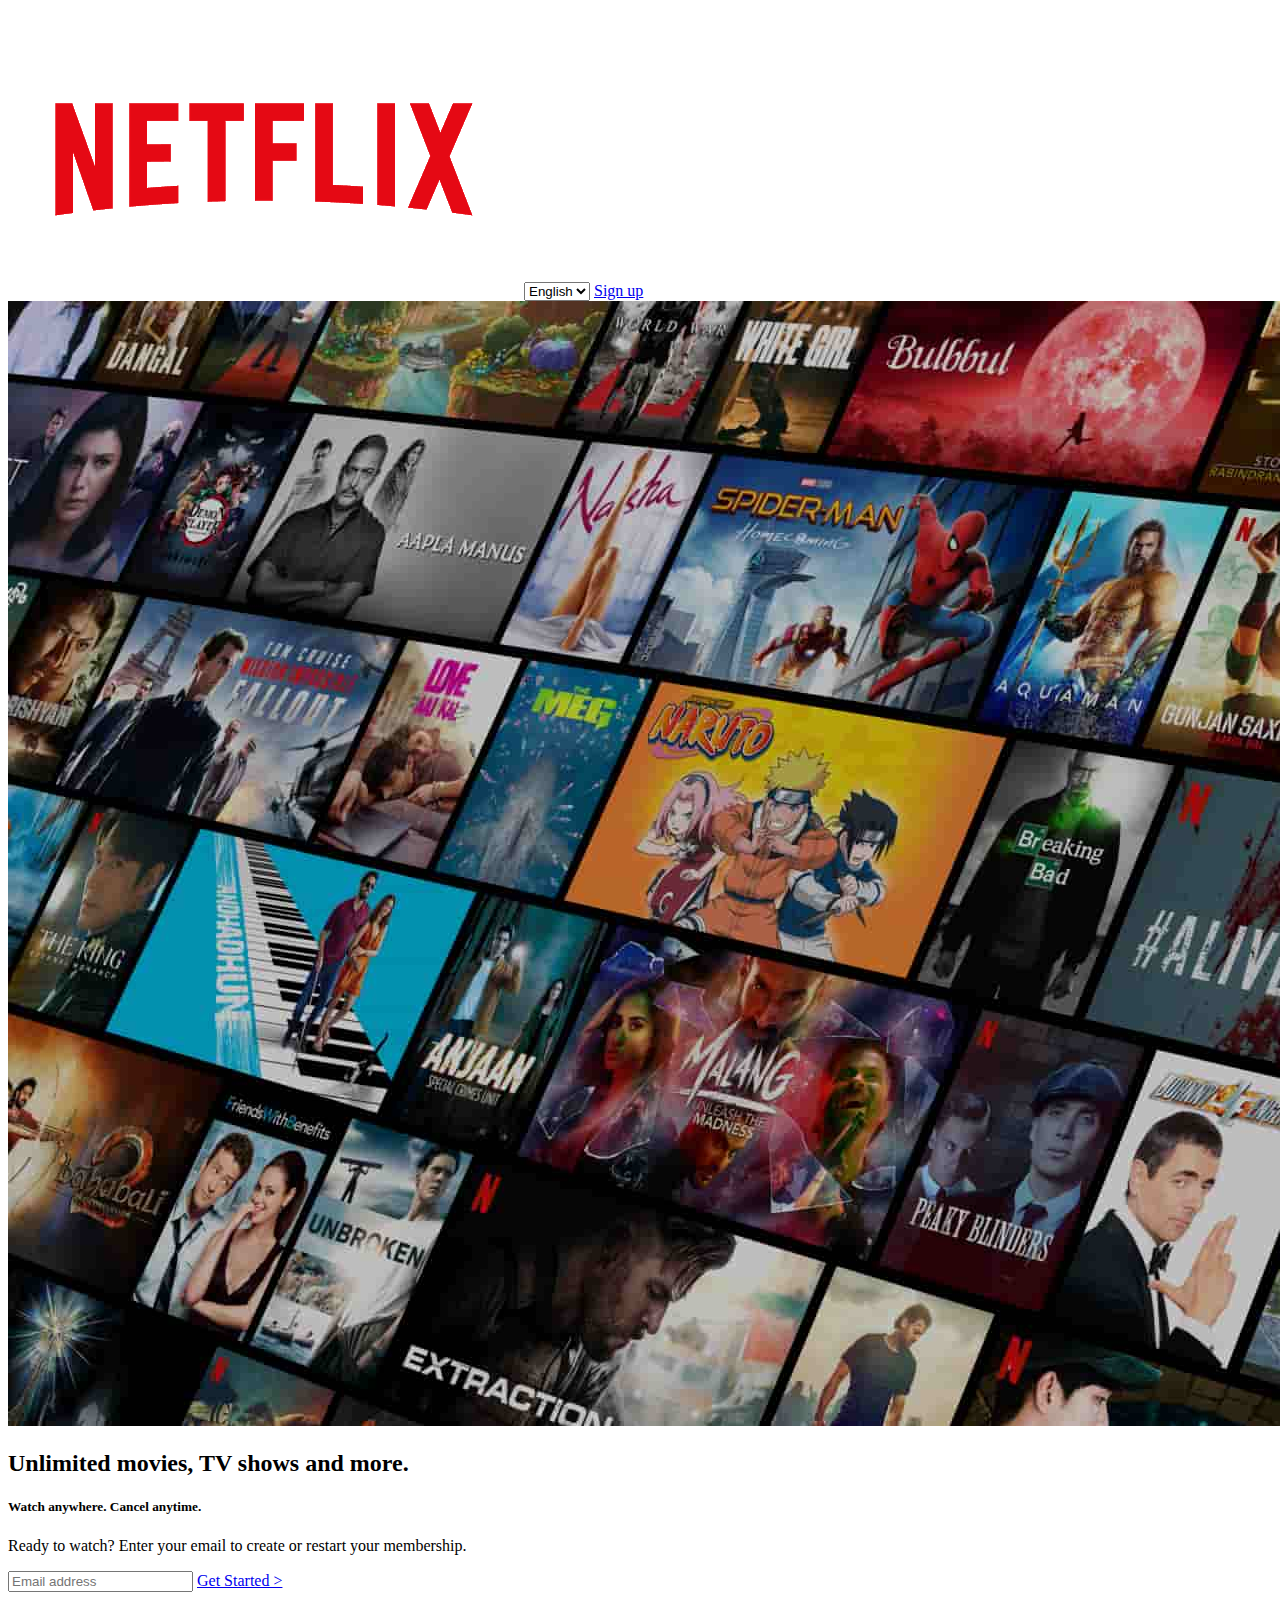
==== clone/index.html @ a7846859 "--add:css--" ====
<!DOCTYPE html>
<html lang="en">
<head>
    <meta charset="UTF-8">
    <meta http-equiv="X-UA-Compatible" content="IE=edge">
    <meta name="viewport" content="width=device-width, initial-scale=1.0">
    <title>Document</title>
</head>
<body>
    <section class="container">
        <div class="head">
            <img src="logo.png">
            <select>
                <option value="eng">English</option>
                <option value="hind">Hindi</option>
            </select>
            <a href="#">Sign up</a>
        </div>
    </section>
    <section class="banner">
        <img src="back.jpg" class="banner">
        <div class="box">
            <div class="heading">
                <h2>Unlimited movies, TV shows and more.</h2>
                <h5>Watch anywhere. Cancel anytime.</h5>
                <p>Ready to watch? Enter your email to create or restart your membership.</p>
            </div>
            <div class="search">
                <input type="text" placeholder="Email address">
                <a href="#">Get Started ></a>
            </div>
        </div>
    </section>
</body>
</html>
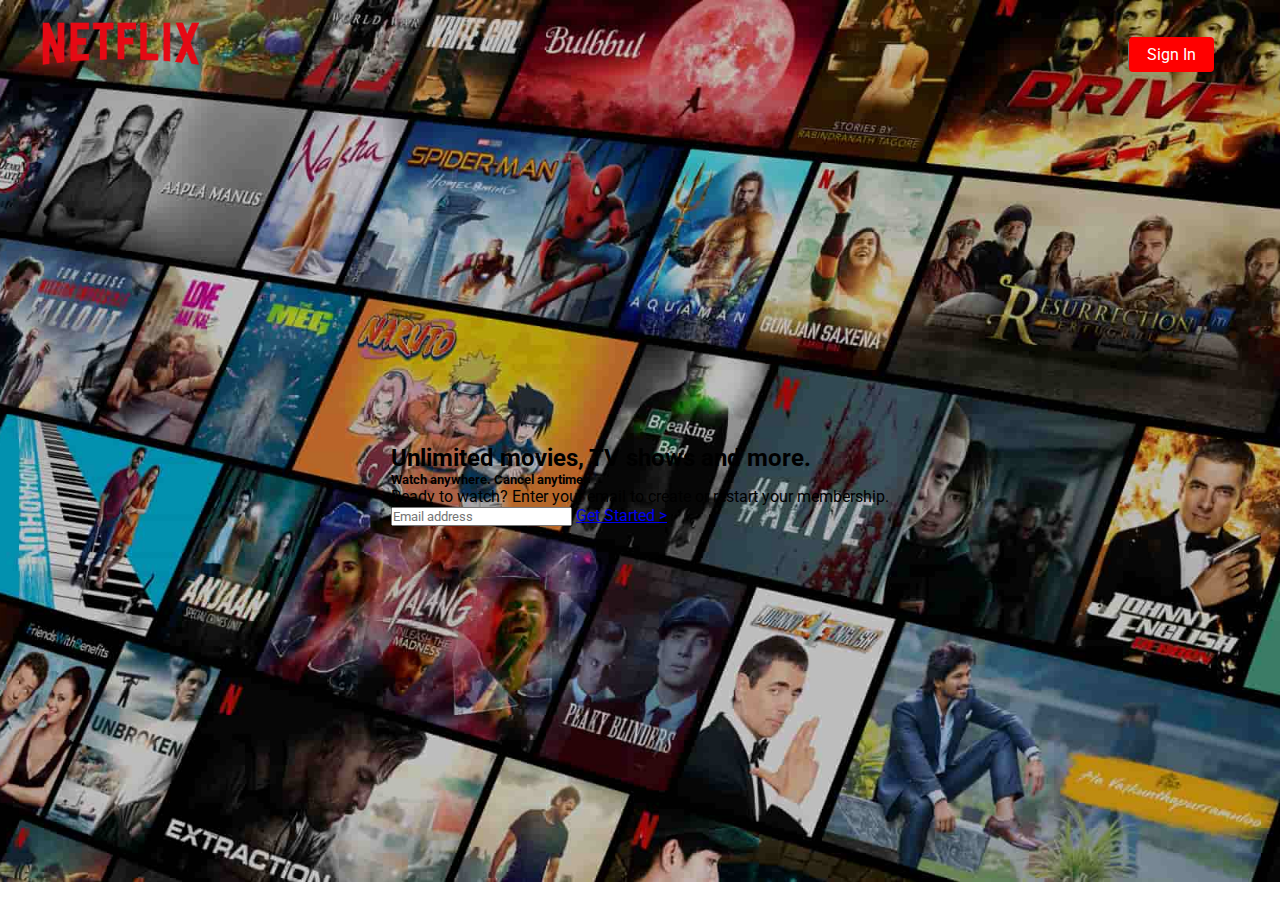
==== commit 1f9a546d: "--changes--" ====
--- a/clone/index.html
+++ b/clone/index.html
@@ -4,21 +4,22 @@
     <meta charset="UTF-8">
     <meta http-equiv="X-UA-Compatible" content="IE=edge">
     <meta name="viewport" content="width=device-width, initial-scale=1.0">
+    <link rel="stylesheet" href="style.css">
     <title>Document</title>
 </head>
 <body>
     <section class="container">
         <div class="head">
-            <img src="logo.png">
-            <select>
+            <img id="logo" src="logo.png">
+            <select id="opt">
                 <option value="eng">English</option>
                 <option value="hind">Hindi</option>
             </select>
-            <a href="#">Sign up</a>
+            <a href="#" id="sign">Sign In</a>
         </div>
     </section>
     <section class="banner">
-        <img src="back.jpg" class="banner">
+        <img src="back.jpg" class="fit">
         <div class="box">
             <div class="heading">
                 <h2>Unlimited movies, TV shows and more.</h2>
--- a/clone/style.css
+++ b/clone/style.css
@@ -0,0 +1,68 @@
+@import url('https://fonts.googleapis.com/css2?family=Roboto:wght@300&display=swap');
+*{
+    margin: 0;
+    padding: 0;
+    box-sizing: border-box;
+    font-family: 'Roboto', sans-serif;
+}
+
+.container .head{
+    position: absolute;
+    top: 0;
+    left: 0;
+    display: flex;
+    justify-content: space-between;
+    align-items: center;
+    width: 100%;
+    z-index: 11;
+}
+
+#opt{
+    padding: 4px;
+    position: relative;
+    left: 470px;
+
+}
+#sign{
+    position: relative;
+    right: 66px;
+    text-decoration: none;
+    color: white;
+    background-color: red;
+    padding: 8px 18px;
+    border-radius: 4px;
+
+}
+
+#logo{
+    width: 15%;
+    position: relative;
+    left: 25px;
+    bottom: 13px;
+}
+
+.banner{
+    width: 100%;
+    height: 98vh;
+    position: relative;
+    display: flex;
+    justify-content: center;
+    align-items: center;
+}
+
+.banner .fit{
+    width: 100%;
+    height: 100%;
+    position: absolute;
+    top: 0;
+    left: 0;
+    object-fit: cover;
+}
+
+.banner .box{
+    position: absolute;
+    top: 55%;
+    left: 50%;
+    transform: translate(-50%,-50%);
+    z-index: 11;
+}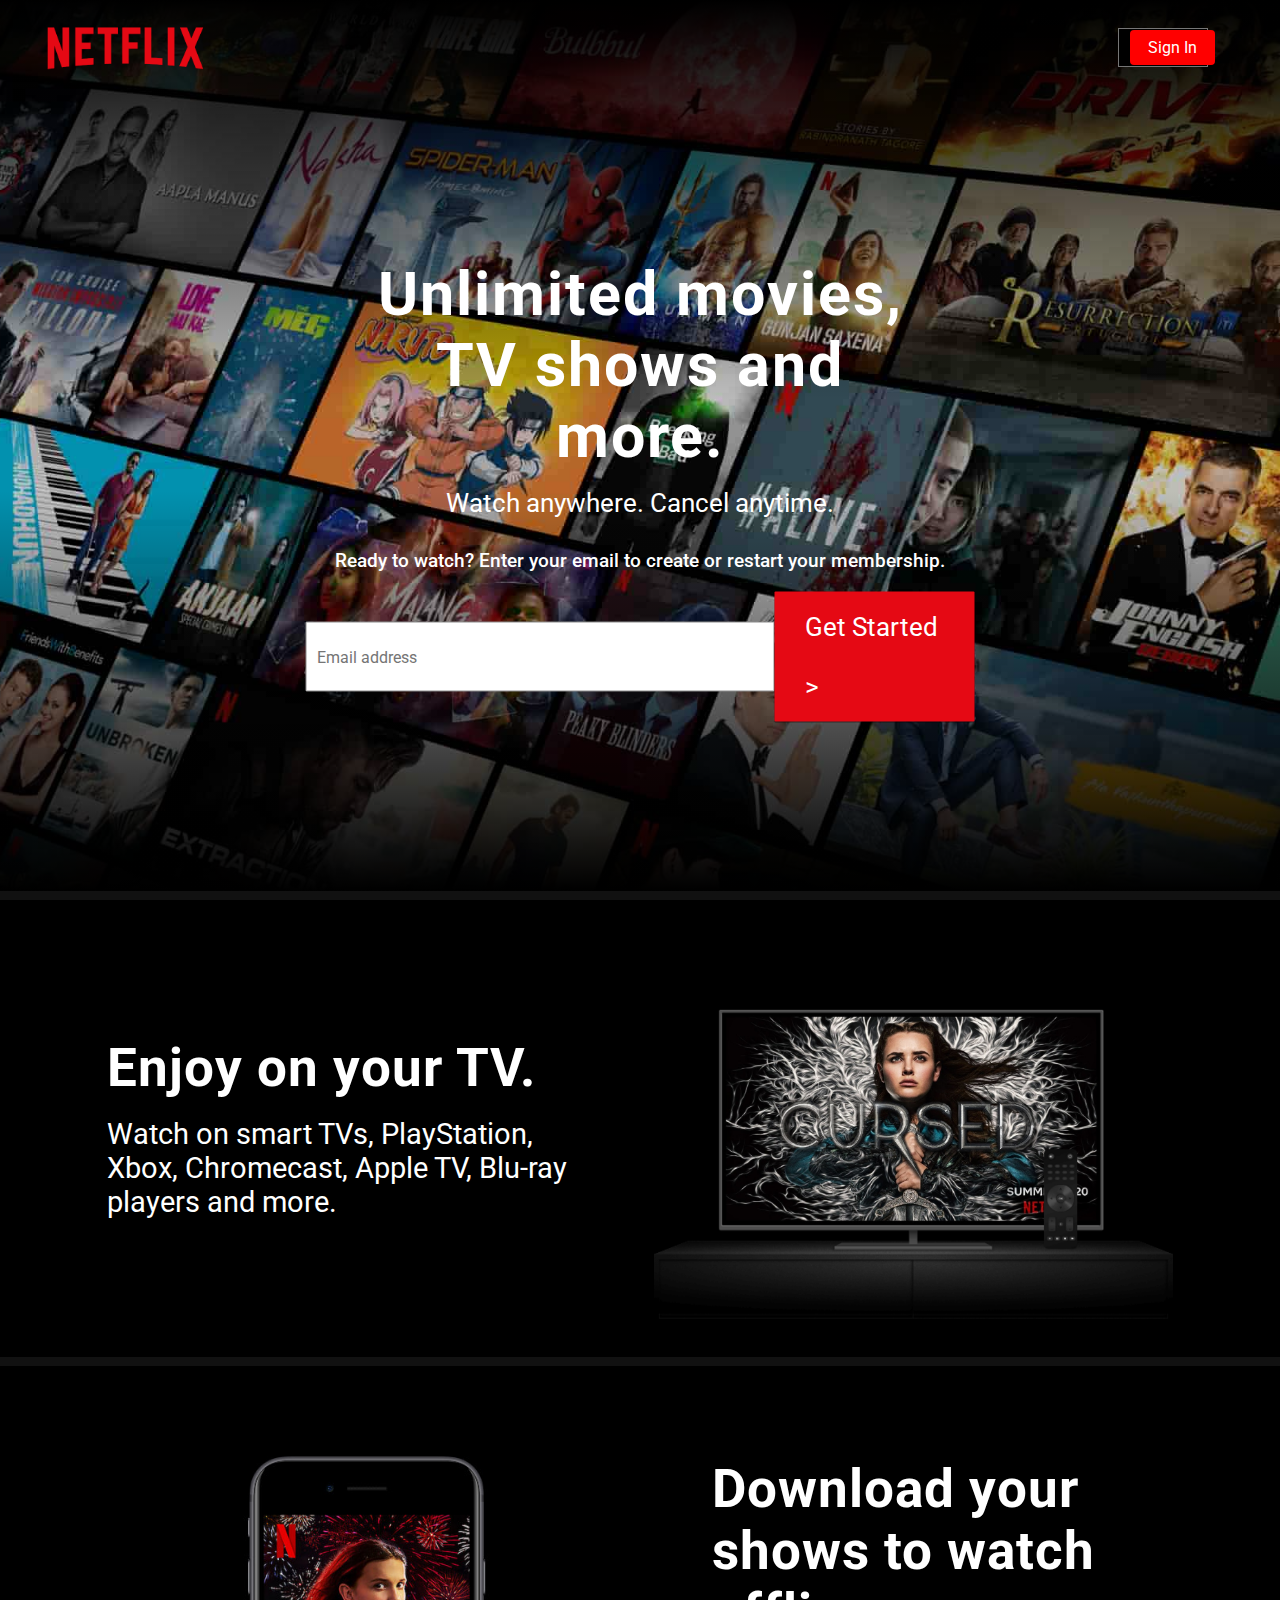
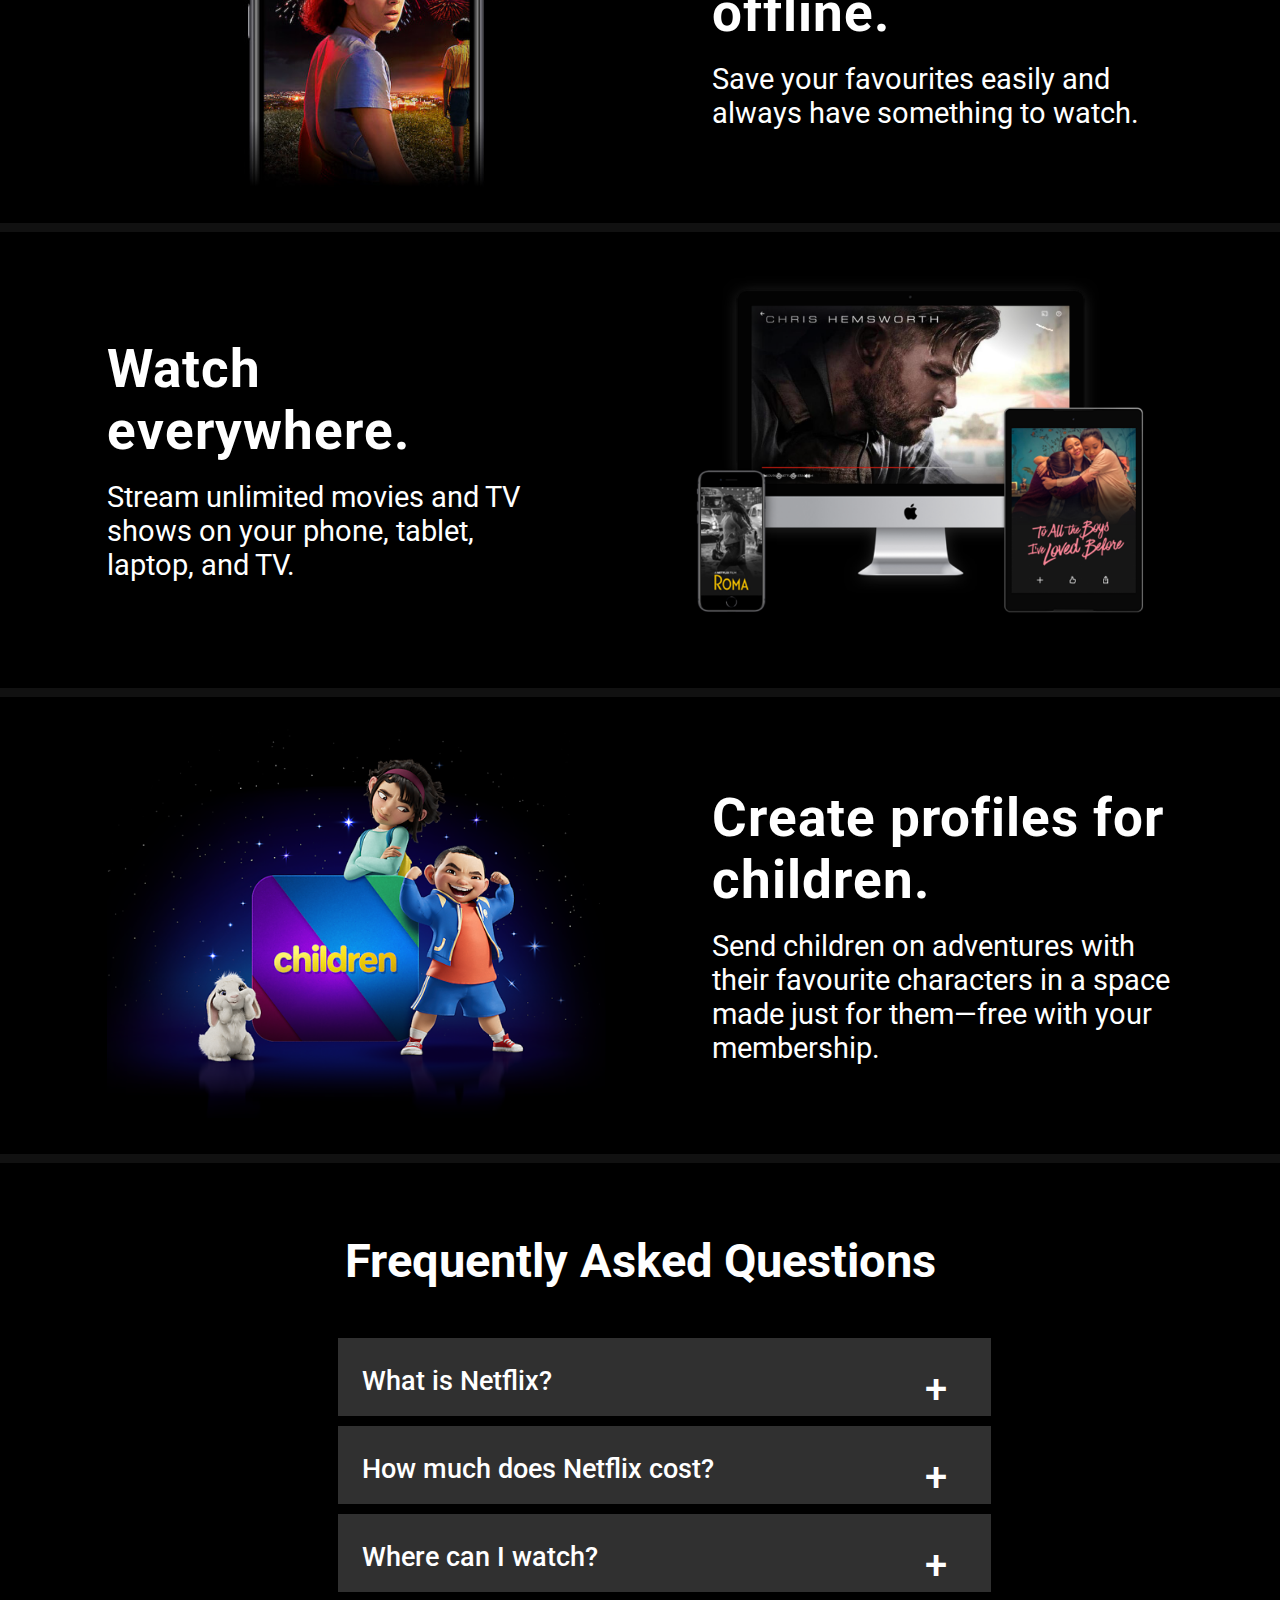
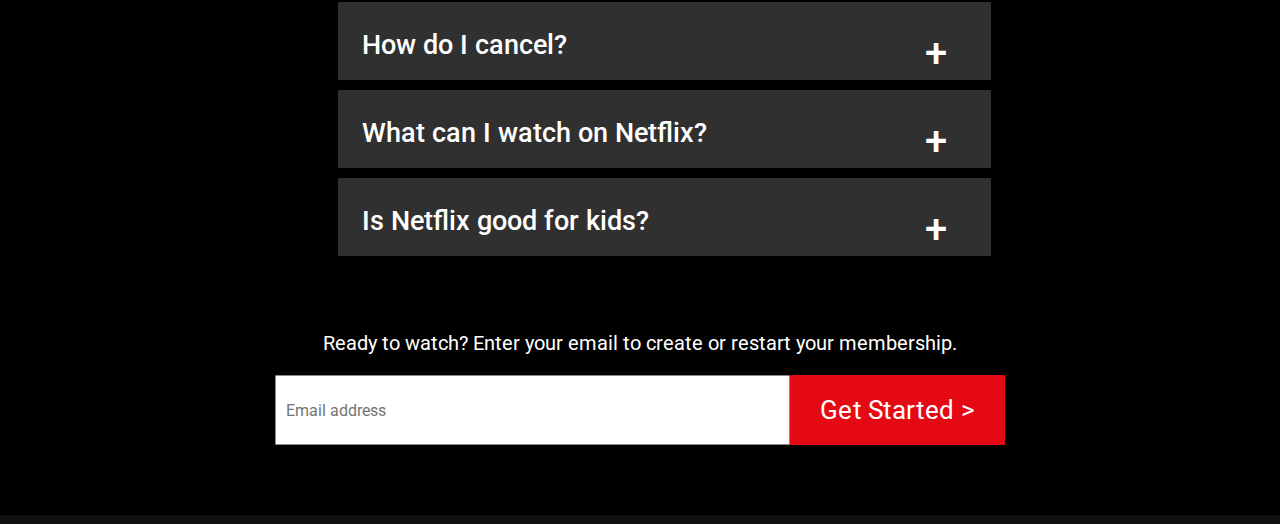
==== commit 0c0f5ddb: "--more:change--" ====
--- a/clone/index.html
+++ b/clone/index.html
@@ -32,5 +32,147 @@
             </div>
         </div>
     </section>
+    <section class="part1">
+        <div class="talk">
+            <h1>Enjoy on your TV.</h1>
+            <p>Watch on smart TVs, PlayStation, Xbox, Chromecast, Apple TV, Blu-ray players and more.</p>
+        </div>
+        <div class="img1">
+            <img src="part1.png">
+        </div>
+    </section>
+    <section class="part1">
+        <div class="img1">
+            <img src="part2.jpg">
+        </div>
+        <div class="talk">
+            <h1>Download your shows to watch offline.</h1>
+            <p>Save your favourites easily and always have something to watch.</p>
+        </div>
+    </section>
+    <section class="part1">
+        <div class="talk">
+            <h1>Watch everywhere.</h1>
+            <p>Stream unlimited movies and TV shows on your phone, tablet, laptop, and TV.</p>
+        </div>
+        <div class="img1">
+            <img src="part3.png">
+        </div>
+    </section>
+    <section class="part1">
+        <div class="img1">
+            <img src="part 4.png">
+        </div>
+        <div class="talk">
+            <h1>Create profiles for children.</h1>
+            <p>Send children on adventures with their favourite characters in a space made just for them—free with your membership.</p>
+        </div>
+    </section>
+    <section class="freq">
+        <h1>Frequently Asked Questions</h1>
+        <div class="question">
+            <button type="button">What is Netflix? <span onclick="toggle1()" id="rot1">+</span></button>
+            <div class="faq-answer closed" id="ans1">
+                <span>
+                    Netflix is a streaming service that offers a wide variety of award-winning TV shows, movies, anime, documentaries and more – on thousands of internet-connected devices.
+                    <br>
+                    <br>
+                    You can watch as much as you want, whenever you want, without a single ad – all for one low monthly price. There's always something new to discover, and new TV shows and movies are added every week!
+                    <br>
+                </span>
+            </div>
+            <button type="button">How much does Netflix cost?<span onclick="toggle2()" id="rot2">+</span></button>
+            <div class="faq-answer closed" id="ans2">
+                <span>
+                    Watch Netflix on your smartphone, tablet, Smart TV, laptop, or streaming device, all for one fixed monthly fee. Plans range from ₹ 199 to ₹ 799 a month. No extra costs, no contracts.
+                    <br>
+                </span>
+            </div>
+            <button type="button">Where can I watch?<span onclick="toggle3()" id="rot3">+</span></button>
+            <div class="faq-answer closed" id="ans3">
+                <span>
+                    Watch anywhere, anytime, on an unlimited number of devices. Sign in with your Netflix account to watch instantly on the web at netflix.com from your personal computer or on any internet-connected device that offers the Netflix app, including smart TVs, smartphones, tablets, streaming media players and game consoles.
+                    <br>
+                    <br>
+                    You can also download your favourite shows with the iOS, Android, or Windows 10 app. Use downloads to watch while you're on the go and without an internet connection. Take Netflix with you anywhere.
+                    <br>
+                </span>
+            </div>
+            <button type="button">How do I cancel?<span onclick="toggle4()" id="rot4">+</span></button>
+            <div class="faq-answer closed" id="ans4">
+                <span>
+                    Netflix is flexible. There are no annoying contracts and no commitments. You can easily cancel your account online in two clicks. There are no cancellation fees – start or stop your account anytime.
+                    <br>
+                </span>
+            </div>
+            <button type="button">What can I watch on Netflix?<span onclick="toggle5()" id="rot5">+</span></button>
+            <div class="faq-answer closed" id="ans5">
+                <span>
+                    Netflix has an extensive library of feature films, documentaries, TV shows, anime, award-winning Netflix originals, and more. Watch as much as you want, anytime you want.
+                    <br>
+                </span>
+            </div>
+            <button type="button">Is Netflix good for kids?<span onclick="toggle6()" id="rot6">+</span></button>
+            <div class="faq-answer closed" id="ans6">
+                <span>
+                    The Netflix Kids experience is included in your membership to give parents control while kids enjoy family-friendly TV shows and films in their own space.
+                    <br>
+                    <br>
+                    Kids profiles come with PIN-protected parental controls that let you restrict the maturity rating of content kids can watch and block specific titles you don’t want kids to see.
+                    <br>
+                </span>
+            </div>
+            <div class="box2">
+                <div class="heading2">
+                    <p>Ready to watch? Enter your email to create or restart your membership.</p>
+                </div>
+                <div class="search2">
+                    <input type="text" placeholder="Email address">
+                    <a href="#">Get Started ></a>
+                </div>
+            </div>
+        </div>
+    </section>
+
+    <script>
+
+        function toggle1() {
+        var x = document.getElementById("ans1");
+        var y = document.getElementById("rot1");
+          y.classList.toggle('rotate');
+          x.classList.toggle('closed');
+        }
+        function toggle2() {
+        var x = document.getElementById("ans2");
+        var y = document.getElementById("rot2");
+          y.classList.toggle('rotate');
+          x.classList.toggle('closed');
+        }
+        function toggle3() {
+        var x = document.getElementById("ans3");
+        var y = document.getElementById("rot3");
+          y.classList.toggle('rotate');
+          x.classList.toggle('closed');
+        }
+        function toggle4() {
+        var x = document.getElementById("ans4");
+        var y = document.getElementById("rot4");
+          y.classList.toggle('rotate');
+          x.classList.toggle('closed');
+        }
+        function toggle5() {
+        var x = document.getElementById("ans5");
+        var y = document.getElementById("rot5");
+          y.classList.toggle('rotate');
+          x.classList.toggle('closed');
+        }
+        function toggle6() {
+        var x = document.getElementById("ans6");
+        var y = document.getElementById("rot6");
+          y.classList.toggle('rotate');
+          x.classList.toggle('closed');
+        }
+      
+      </script>
 </body>
 </html>--- a/clone/style.css
+++ b/clone/style.css
@@ -1,4 +1,4 @@
-@import url('https://fonts.googleapis.com/css2?family=Roboto:wght@300&display=swap');
+@import url('https://fonts.googleapis.com/css2?family=Roboto&display=swap');
 *{
     margin: 0;
     padding: 0;
@@ -6,6 +6,10 @@
     font-family: 'Roboto', sans-serif;
 }
 
+body{
+    background: black;
+}
+
 .container .head{
     position: absolute;
     top: 0;
@@ -15,23 +19,54 @@
     align-items: center;
     width: 100%;
     z-index: 11;
+    padding: 5px;
 }
 
 #opt{
-    padding: 4px;
+    padding: 8px;
     position: relative;
     left: 470px;
+    bottom: 11px;
+    color: white;
+    background-color: black;
+    font-size: 1rem;
 
 }
 #sign{
     position: relative;
-    right: 66px;
+    right: 60px;
+    bottom: 11px;
     text-decoration: none;
     color: white;
     background-color: red;
     padding: 8px 18px;
     border-radius: 4px;
-
+}
+
+.banner .box .search input{
+    font-size: 16px;
+    border: 1px solid #8c8c8c;
+    outline: none;
+    border-radius: 1px;
+    padding: 10px 10px 10px 10px;
+    min-width: 469px;
+    height: 70px;
+    align-items: center;
+    color: black;
+}
+
+.banner .box .search a{
+    text-decoration: none;
+    color: white;
+    font-weight: 400;
+    letter-spacing: 0.1px;
+    border-radius: 1px;
+    background-color: #e50914;
+    box-shadow: 0 1px 0 rgba(0,0,0,0.45);
+    font-size: 1.625rem;
+    line-height: 60px;
+    min-width: 200px;
+    padding: 5px 30px;
 }
 
 #logo{
@@ -43,11 +78,34 @@
 
 .banner{
     width: 100%;
-    height: 98vh;
-    position: relative;
-    display: flex;
-    justify-content: center;
-    align-items: center;
+    height: 100vh;
+    position: relative;
+    display: flex;
+    justify-content: center;
+    align-items: center;
+    border-bottom: 0.6rem solid #111;
+}
+
+.banner::before{
+    content: '';
+    position: absolute;
+    top: 0;
+    left: 0;
+    width: 100%;
+    height: 400px;
+    z-index: 1;
+    background: linear-gradient(to bottom,#000,transparent);
+}
+
+.banner::after{
+    content: '';
+    position: absolute;
+    left: 0;
+    bottom: 0;
+    width: 100%;
+    height: 400px;
+    z-index: 1;
+    background: linear-gradient(to top,#000,transparent);
 }
 
 .banner .fit{
@@ -65,4 +123,177 @@
     left: 50%;
     transform: translate(-50%,-50%);
     z-index: 11;
-}+}
+
+.banner .box .heading{
+    display: flex;
+    flex-direction: column;
+    justify-content: center;
+    align-items: center;
+    text-align: center;
+}
+
+.banner .box .heading h2{
+    font-size: 3.8rem;
+    color: white;
+    letter-spacing: 2px;
+    width: 80%;
+}
+
+.banner .box .heading h5{
+    font-size: 1.625rem;
+    color: white;
+    font-weight: 400;
+    padding: 1rem 0;
+}
+
+.banner .box .heading p{
+    font-size: 1.2rem;
+    font-weight: 500;
+    color: white;
+    padding: 15px 0;
+    padding-bottom: 20px;
+}
+
+.banner .box .search{
+    display: flex;
+    flex-direction: row;
+    justify-content: center;
+    align-items: center;
+}
+
+.part1{
+    display: flex;
+    flex-direction: row;
+    justify-content: space-around;
+    align-items: center;
+    padding: 2rem 4rem;
+    border-bottom: 0.6rem solid #111;
+}
+
+.part1 .talk{
+    width: 40%;
+}
+
+.part1 .talk h1{
+    font-size: 3.3rem;
+    letter-spacing: 1px;
+    padding-bottom: 18px;
+    color: white;
+}
+
+.part1 .talk p{
+    font-size: 1.8rem;
+    color: white;
+}
+
+.part1 .img1{
+    width: 45%;
+}
+
+.part1 .img1 img{
+    width: 100%;
+}
+
+
+
+.freq{
+    padding: 70px 180px;
+    color: white;
+    border-bottom: 0.6rem solid rgb(17,17,17);
+}
+
+.freq h1{
+    text-align: center;
+    font-size: 47px;
+    margin-bottom: 50px;
+}
+
+.freq .question button{
+    width: 71%;
+    position: relative;
+    left: 158px;
+    text-align: left;
+    padding: 27px 44px 4px 24px;
+    font-weight: 500;
+    font-size: 27px;
+    margin-bottom: 10px;
+    background: #303030;
+    outline: none;
+    border: none;
+    color: #fff;
+}
+
+.freq .question button span{
+    float: right;
+    font-size: 40px;
+    cursor: pointer;
+}
+
+.freq .question .faq-answer{
+    width: 71%;
+    position: relative;
+    left: 158px;
+    height: auto;
+    padding: 30px 40px;
+    font-weight: 500;
+    font-size: 25px;
+    margin-bottom: 10px;
+    margin-top: -8px;
+    color: white;
+    background: #303030;
+    text-align: left
+}
+
+.freq .question.faq-answer span{
+    transform: scaleY(1.2);
+    letter-spacing: 0.06em;
+}
+
+.closed{
+    display: none;
+}
+
+.rotate{
+    transform: rotate(45deg);
+}
+
+.question .box2 .search2 input{
+    font-size: 16px;
+    border: 1px solid #8c8c8c;
+    outline: none;
+    border-radius: 1px;
+    padding: 10px 10px 10px 10px;
+    min-width: 515px;
+    height: 70px;
+    align-items: center;
+    color: black;
+}
+
+.question .box2 .search2 a{
+    text-decoration: none;
+    color: white;
+    font-weight: 400;
+    letter-spacing: 0.1px;
+    border-radius: 1px;
+    background-color: #e50914;
+    box-shadow: 0 1px 0 rgba(0,0,0,0.45);
+    font-size: 1.625rem;
+    line-height: 60px;
+    min-width: 200px;
+    padding: 5px 30px;
+}
+
+.heading2{
+    display: flex;
+    justify-content: center;
+    margin-top: 65px;
+    margin-bottom: 20px;
+    font-size: 20px;
+}
+
+.search2{
+    display: flex;
+    justify-content: center;
+}
+
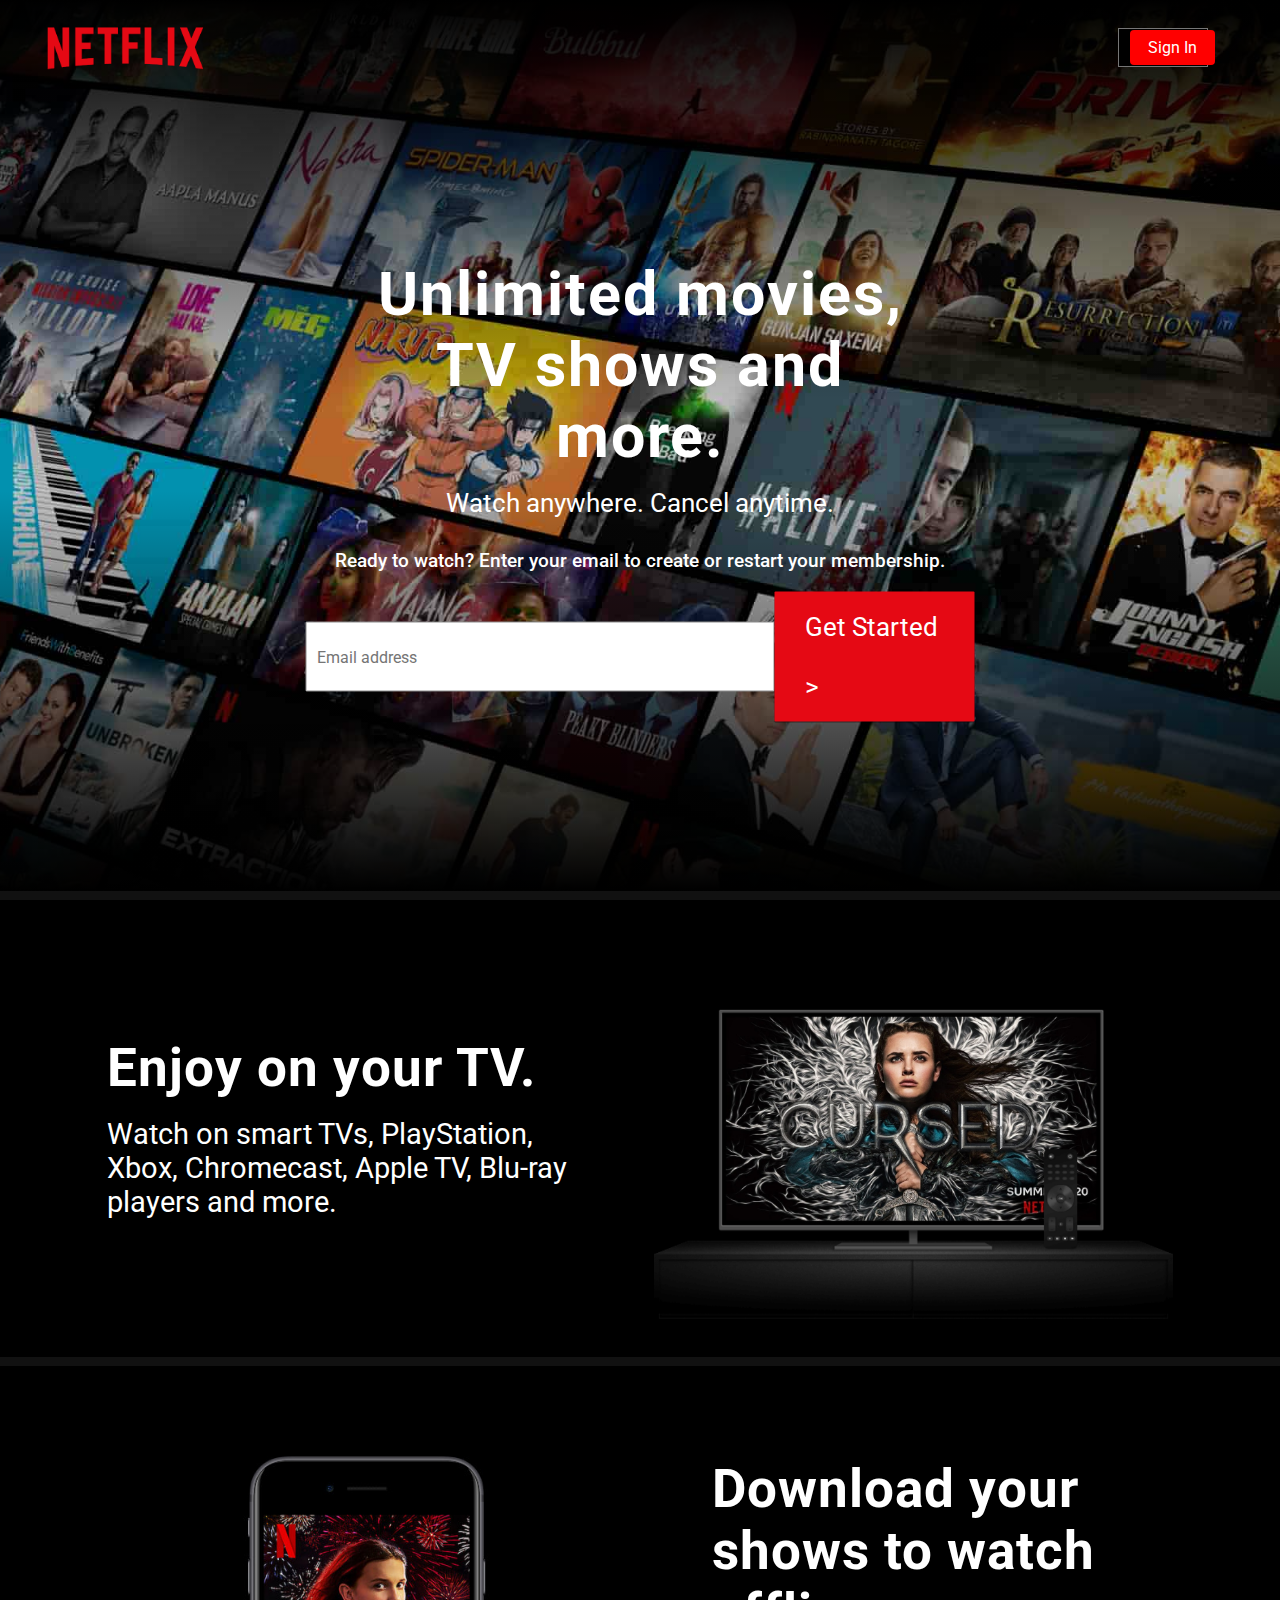
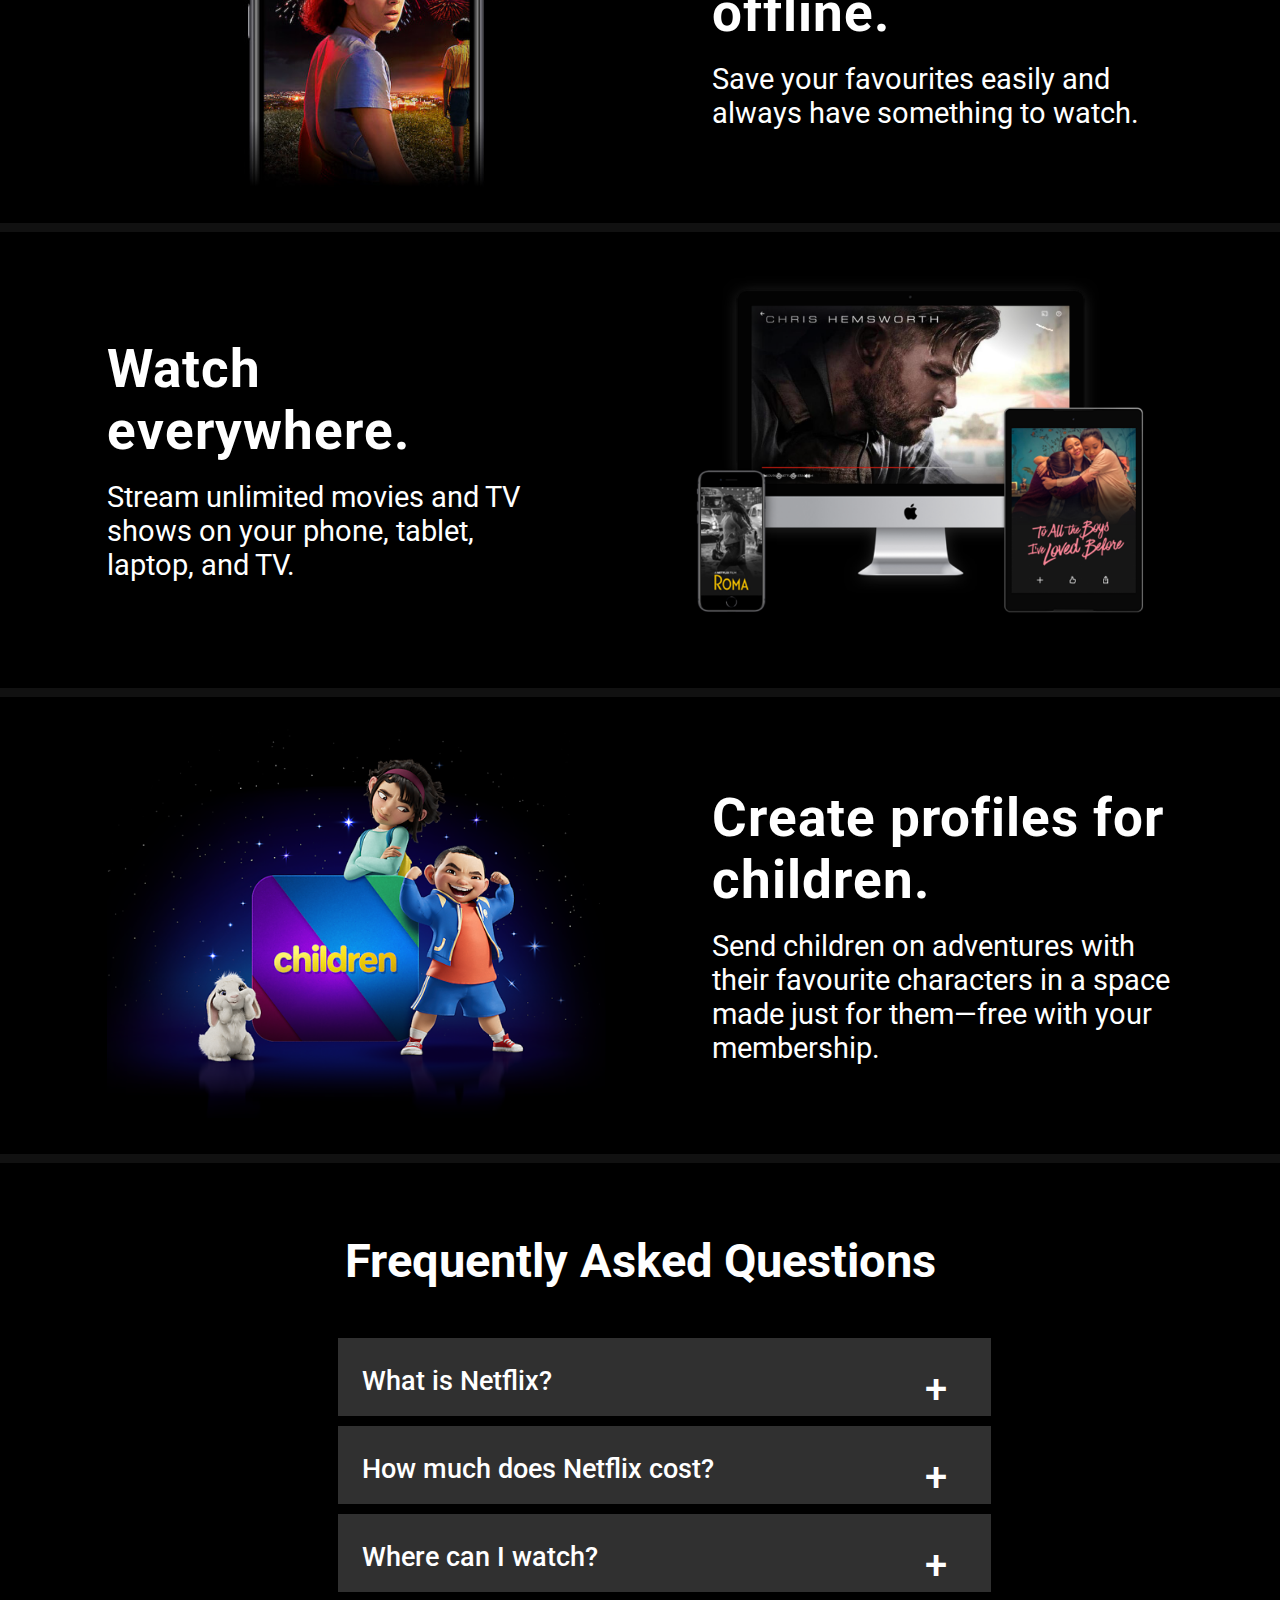
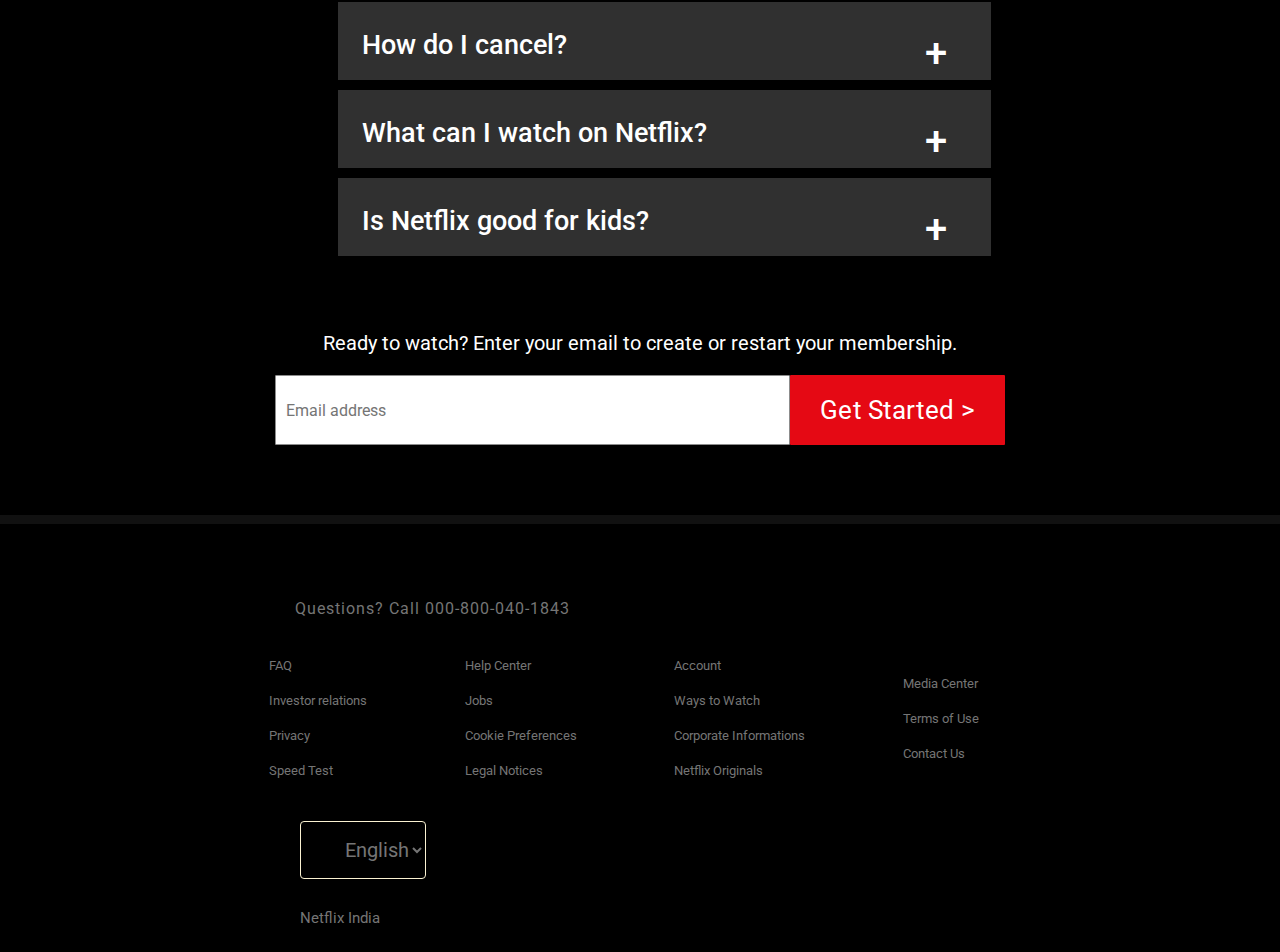
==== commit 848e378e: "--change:donelap--" ====
--- a/clone/index.html
+++ b/clone/index.html
@@ -134,6 +134,55 @@
         </div>
     </section>
 
+    <section class="footer">
+        <div class="call">
+            Questions? Call 
+            <a href="tel:000-800-040-1843">000-800-040-1843</a>
+        </div>
+        <div class="info">
+            <div class="one">
+                <ul class="items">
+                    <li><a href="#">FAQ</a></li>
+                    <li><a href="#">Investor relations</a></li>
+                    <li><a href="#">Privacy</a></li>
+                    <li><a href="#">Speed Test</a></li>
+                </ul>
+            </div>
+            <div class="one">
+                <ul class="items">
+                    <li><a href="#">Help Center</a></li>
+                    <li><a href="#">Jobs</a></li>
+                    <li><a href="#">Cookie Preferences</a></li>
+                    <li><a href="#">Legal Notices</a></li>
+                </ul>
+            </div>
+            <div class="one">
+                <ul class="items">
+                    <li><a href="#">Account</a></li>
+                    <li><a href="#">Ways to Watch</a></li>
+                    <li><a href="#">Corporate Informations</a></li>
+                    <li><a href="#">Netflix Originals</a></li>
+                </ul>
+            </div>
+            <div class="one">
+                <ul class="items">
+                    <li><a href="#">Media Center</a></li>
+                    <li><a href="#">Terms of Use</a></li>
+                    <li><a href="#">Contact Us</a></li>
+                </ul>
+            </div>
+        </div>
+        <div class="lang">
+            <select id="option">
+                <option value="eng">English</option>
+                <option value="hind">Hindi</option>
+            </select>
+        </div>
+        <div class="netf">
+            <p>Netflix India</p>
+        </div>
+    </section>
+
     <script>
 
         function toggle1() {
--- a/clone/style.css
+++ b/clone/style.css
@@ -297,3 +297,60 @@
     justify-content: center;
 }
 
+.call{
+        color: #757575;
+        font-size: 16px;
+        letter-spacing: 1px;
+        margin: 75px 0px 30px 295px;
+    }
+
+.call a{
+    text-decoration: none;
+    color: #757575;
+}
+
+.info{
+    display: flex;
+    flex-direction: row;
+    justify-content: space-around;
+    align-items: center;
+    margin: 0px 170px 30px 170px;
+    padding: 0px 82px 8px 50px;
+}
+
+.info .one .items li{
+    list-style: none;
+    padding: 10px 10px 10px 10px;
+    font-size: 13px;
+}
+
+.info .one .items li a{
+    color: #757575;
+    text-decoration: none;
+}
+
+#option{
+    color: #757575;
+    background: black;
+    border: 1px solid rgb(250, 242, 210);
+    border-radius: 4px;
+    font-size: 20px;
+    padding: 15px 0px 15px 40px;
+    position: relative;
+    left: 300px;
+    top: -5px;
+}
+
+.netf p{
+    color: #757575;
+    font-size: 15px;
+    margin: 25px 300px;
+}
+
+.call a:hover{
+    text-decoration: underline;
+}
+
+.info .one .items li a:hover{
+    text-decoration: underline;
+}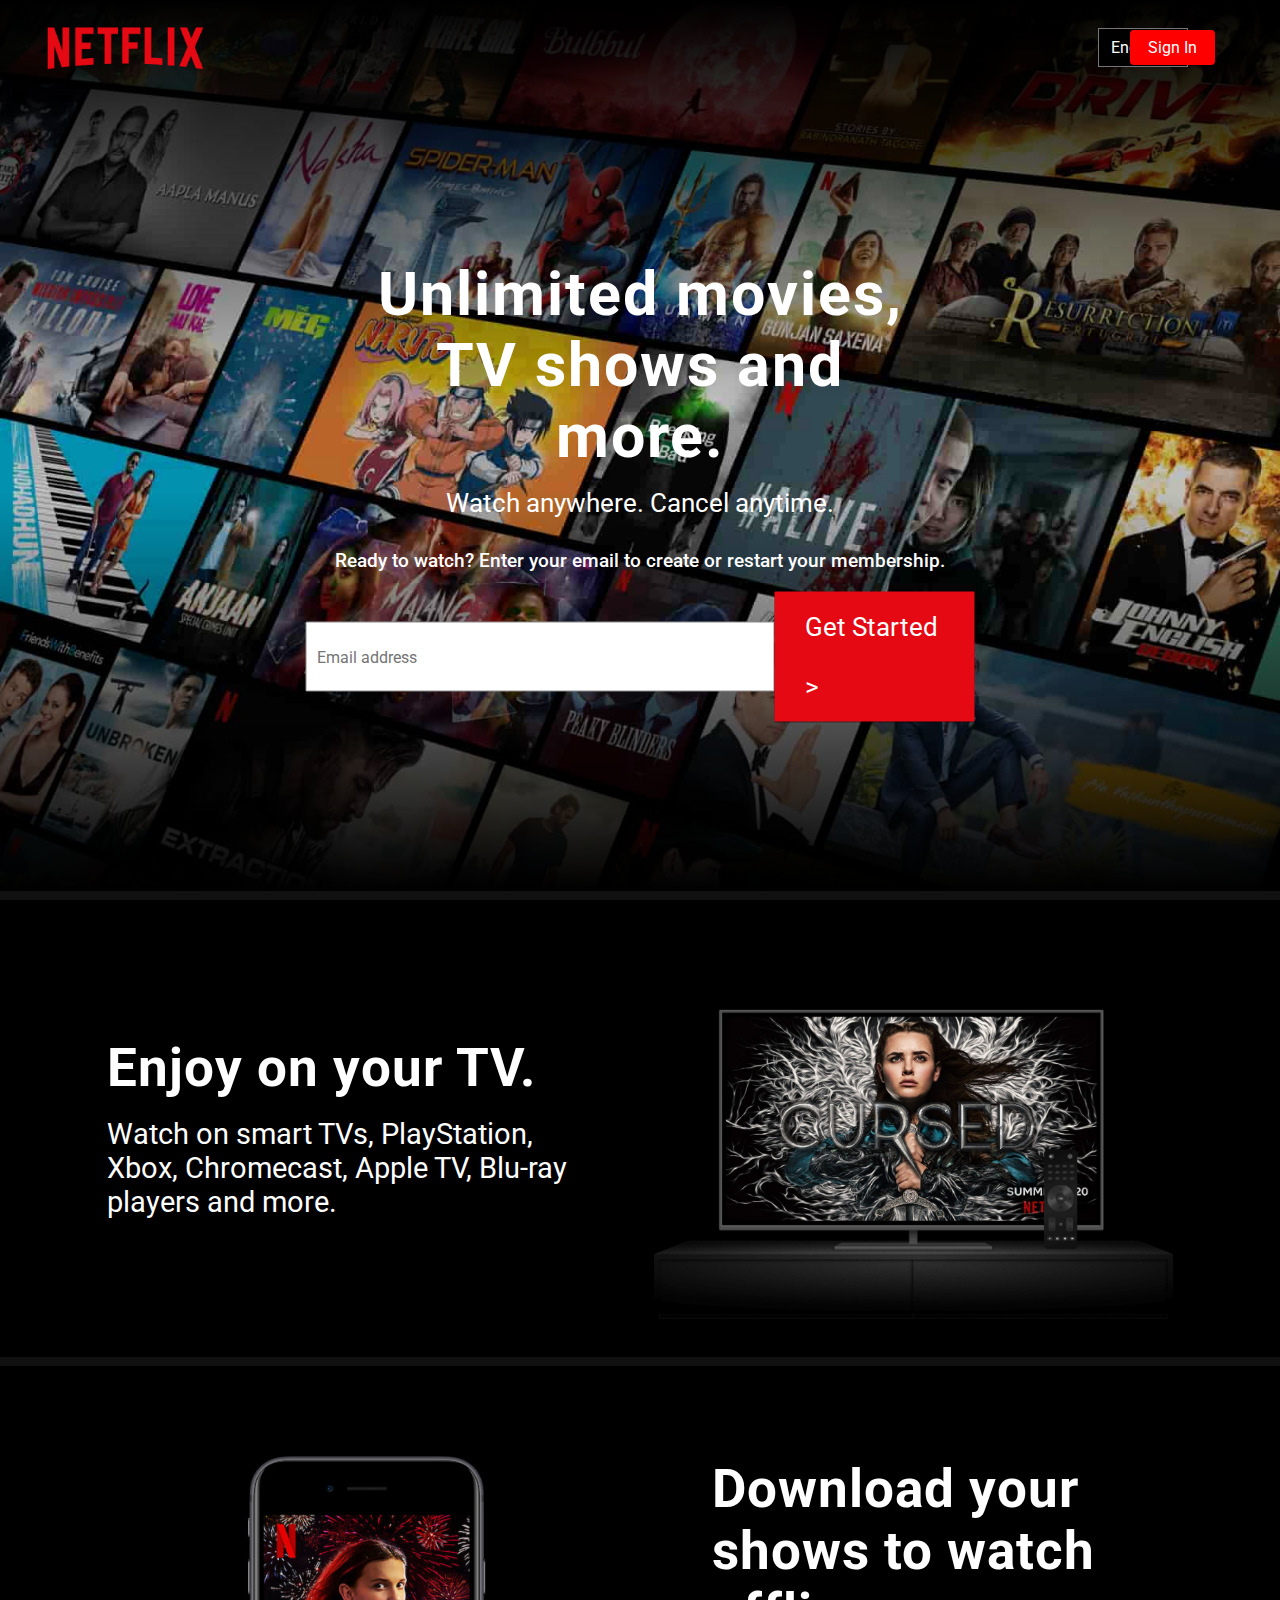
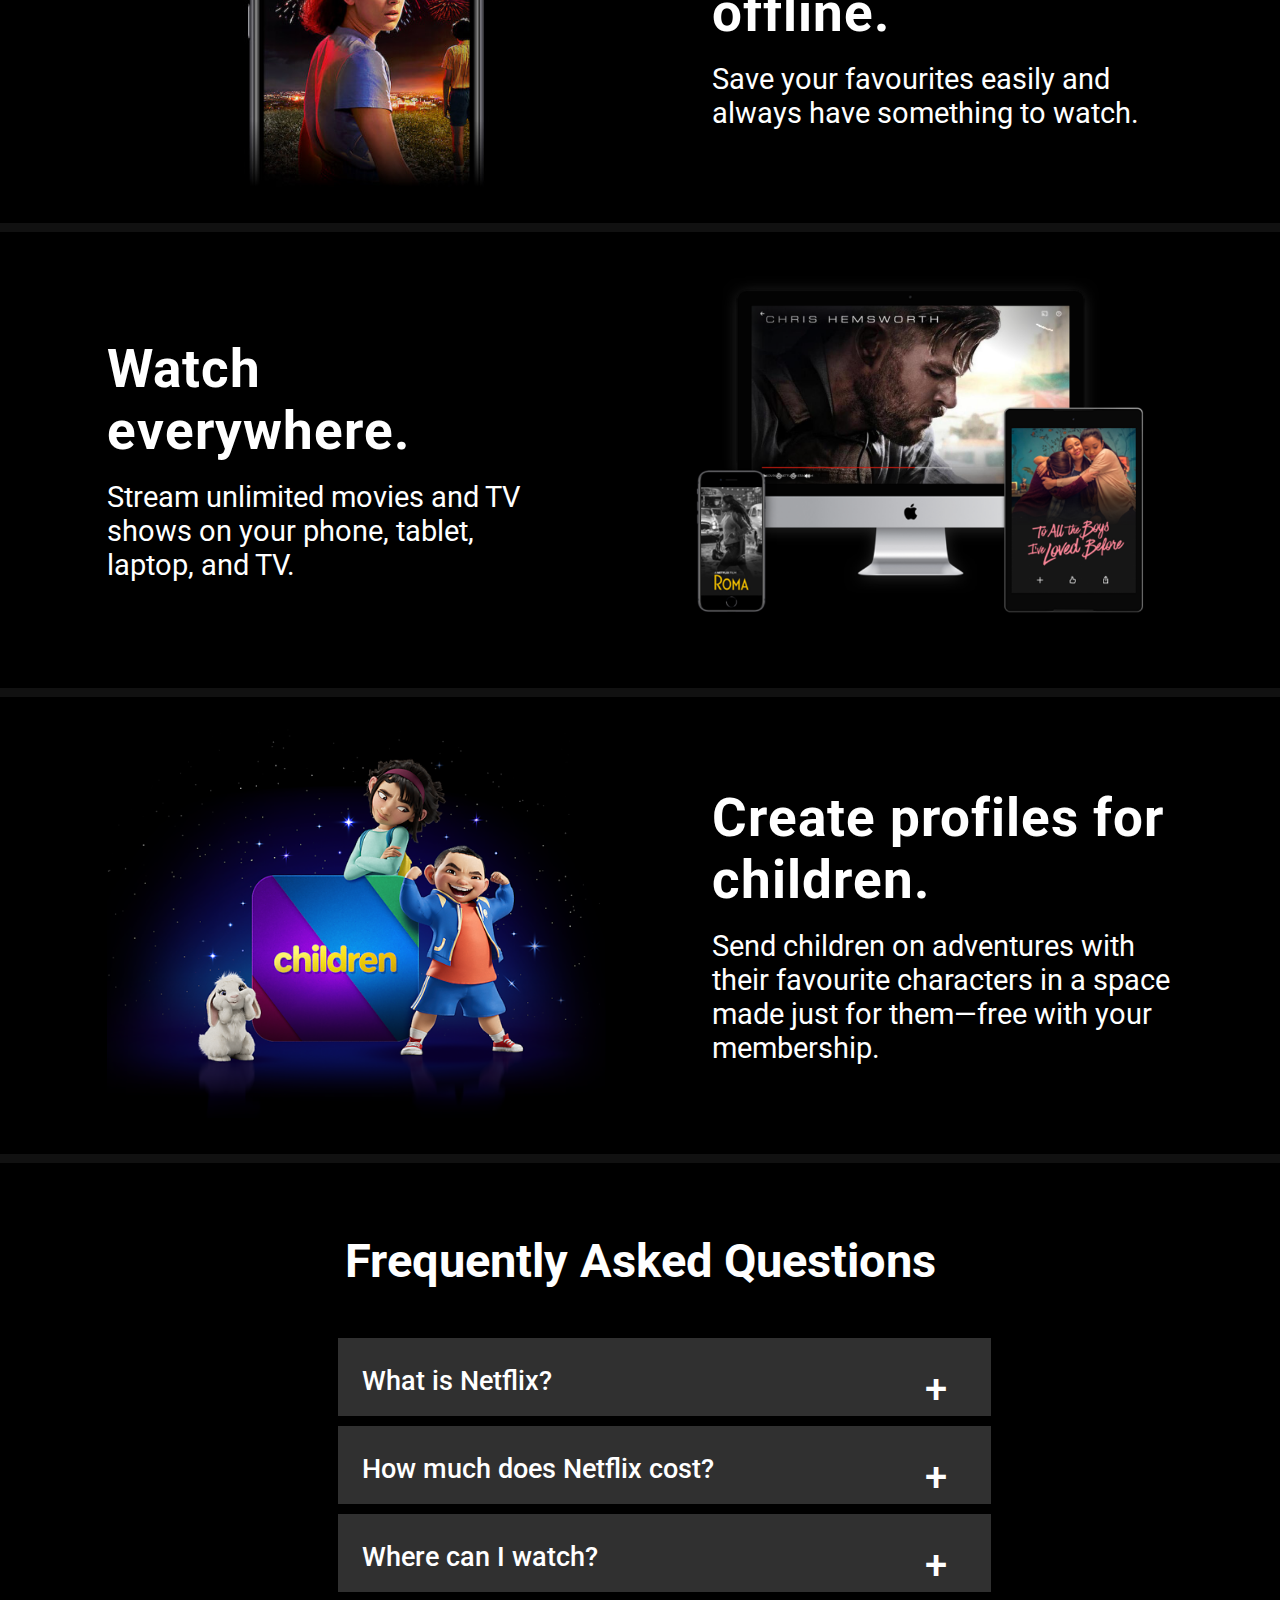
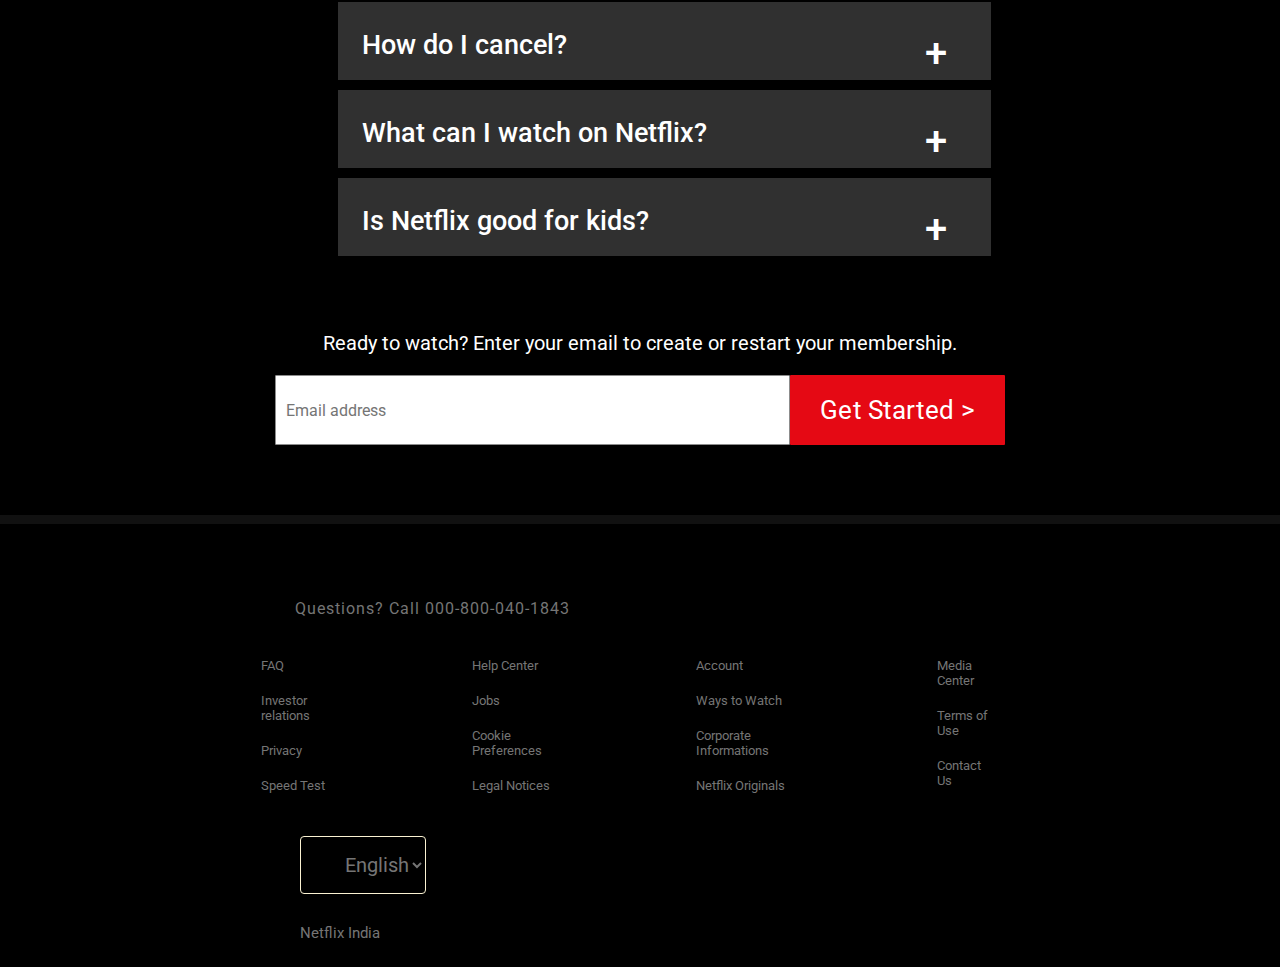
==== commit dd20f5d7: "--add:done--" ====
--- a/clone/index.html
+++ b/clone/index.html
@@ -41,7 +41,7 @@
             <img src="part1.png">
         </div>
     </section>
-    <section class="part1">
+    <section class="part2">
         <div class="img1">
             <img src="part2.jpg">
         </div>
@@ -59,7 +59,7 @@
             <img src="part3.png">
         </div>
     </section>
-    <section class="part1">
+    <section class="part2">
         <div class="img1">
             <img src="part 4.png">
         </div>
@@ -140,36 +140,40 @@
             <a href="tel:000-800-040-1843">000-800-040-1843</a>
         </div>
         <div class="info">
-            <div class="one">
-                <ul class="items">
-                    <li><a href="#">FAQ</a></li>
-                    <li><a href="#">Investor relations</a></li>
-                    <li><a href="#">Privacy</a></li>
-                    <li><a href="#">Speed Test</a></li>
-                </ul>
-            </div>
-            <div class="one">
-                <ul class="items">
-                    <li><a href="#">Help Center</a></li>
-                    <li><a href="#">Jobs</a></li>
-                    <li><a href="#">Cookie Preferences</a></li>
-                    <li><a href="#">Legal Notices</a></li>
-                </ul>
-            </div>
-            <div class="one">
-                <ul class="items">
-                    <li><a href="#">Account</a></li>
-                    <li><a href="#">Ways to Watch</a></li>
-                    <li><a href="#">Corporate Informations</a></li>
-                    <li><a href="#">Netflix Originals</a></li>
-                </ul>
-            </div>
-            <div class="one">
-                <ul class="items">
-                    <li><a href="#">Media Center</a></li>
-                    <li><a href="#">Terms of Use</a></li>
-                    <li><a href="#">Contact Us</a></li>
-                </ul>
+            <div class="c1">
+                <div class="one">
+                    <ul class="items">
+                        <li><a href="#">FAQ</a></li>
+                        <li><a href="#">Investor relations</a></li>
+                        <li><a href="#">Privacy</a></li>
+                        <li><a href="#">Speed Test</a></li>
+                    </ul>
+                </div>
+                <div class="one">
+                    <ul class="items">
+                        <li><a href="#">Help Center</a></li>
+                        <li><a href="#">Jobs</a></li>
+                        <li><a href="#">Cookie Preferences</a></li>
+                        <li><a href="#">Legal Notices</a></li>
+                    </ul>
+                </div>
+            </div>
+            <div class="c2">
+                <div class="one">
+                    <ul class="items">
+                        <li><a href="#">Account</a></li>
+                        <li><a href="#">Ways to Watch</a></li>
+                        <li><a href="#">Corporate Informations</a></li>
+                        <li><a href="#">Netflix Originals</a></li>
+                    </ul>
+                </div>
+                <div class="one">
+                    <ul class="items">
+                        <li><a href="#">Media Center</a></li>
+                        <li><a href="#">Terms of Use</a></li>
+                        <li><a href="#">Contact Us</a></li>
+                    </ul>
+                </div>
             </div>
         </div>
         <div class="lang">
--- a/clone/style.css
+++ b/clone/style.css
@@ -25,7 +25,7 @@
 #opt{
     padding: 8px;
     position: relative;
-    left: 470px;
+    left: 450px;
     bottom: 11px;
     color: white;
     background-color: black;
@@ -192,6 +192,39 @@
 }
 
 .part1 .img1 img{
+    width: 100%;
+}
+
+.part2{
+    display: flex;
+    flex-direction: row;
+    justify-content: space-around;
+    align-items: center;
+    padding: 2rem 4rem;
+    border-bottom: 0.6rem solid #111;
+}
+
+.part2 .talk{
+    width: 40%;
+}
+
+.part2 .talk h1{
+    font-size: 3.3rem;
+    letter-spacing: 1px;
+    padding-bottom: 18px;
+    color: white;
+}
+
+.part2 .talk p{
+    font-size: 1.8rem;
+    color: white;
+}
+
+.part2 .img1{
+    width: 45%;
+}
+
+.part2 .img1 img{
     width: 100%;
 }
 
@@ -314,13 +347,14 @@
     flex-direction: row;
     justify-content: space-around;
     align-items: center;
-    margin: 0px 170px 30px 170px;
+    margin: 0px 170px 30px 111px;
     padding: 0px 82px 8px 50px;
 }
 
 .info .one .items li{
     list-style: none;
     padding: 10px 10px 10px 10px;
+    margin: 0 20px 0px 90px;
     font-size: 13px;
 }
 
@@ -353,4 +387,381 @@
 
 .info .one .items li a:hover{
     text-decoration: underline;
+}
+
+.c1{
+    display: flex;
+    flex-direction: row;
+}
+
+.c2{
+    display: flex;
+    flex-direction: row;
+}
+
+@media screen and (max-width: 786px){
+    .container .head{
+        padding: 31px 5px;
+    }
+    #opt{
+        position: relative;
+        left: 100px;
+    }
+    #logo{
+        width: 22%;
+    }
+    .banner .box .heading{
+        display: flex;
+        flex-direction: column;
+        justify-content: center;
+        align-items: center;
+        text-align: center;
+    }
+    
+    .banner .box .heading h2{
+        font-size: 50px;
+        width: 117%;
+    }
+    
+    .banner .box .heading h5{
+        font-size: 1.8rem;
+    }
+    
+    .banner .box .heading p{
+        font-size: 26px;
+        padding: 0 0;
+        padding-bottom: 20px;
+    }
+
+    .banner .box .search{
+        flex-direction: column;
+    }
+
+    .banner .box .search input{
+        min-width: 520px;
+        height: 62px;
+    }
+    
+    .banner .box .search a{
+        font-size: 1rem;
+        line-height: 40px;
+        min-width: 145px;
+        margin-top: 20px;
+    }
+    .part1{
+        flex-direction: column;
+        padding: 4rem 0rem;
+    }
+    
+    .part1 .talk{
+        width: 80%;
+    }
+
+    .part1 .talk h1{
+        font-size: 2.5rem;
+        text-align: center;
+    }
+
+    .part1 .talk p{
+        text-align: center;
+        font-size: 1.2rem;
+    }
+
+    .part1 .img1{
+        width: 80%;
+    }
+
+    .part2{
+        flex-direction: column-reverse;
+        padding: 4rem 0rem;
+    }
+    
+    .part2 .talk{
+        width: 80%;
+    }
+
+    .part2 .talk h1{
+        font-size: 2.5rem;
+        text-align: center;
+    }
+
+    .part2 .talk p{
+        text-align: center;
+        font-size: 1.2rem;
+    }
+
+    .part2 .img1{
+        width: 80%;
+    }
+
+    .freq{
+        padding: 50px 0px;
+    }
+
+    .freq h1{
+        font-size: 41px;
+        margin-bottom: 35px;
+    }
+
+    .freq .question button{
+        width: 80%;
+        position: relative;
+        left: 111px;
+        padding: 5px 25px 0px 20px;
+        margin-bottom: 7px;
+        font-size: 25px;
+    }
+
+    .freq .question .faq-answer{
+        width: 80%;
+    position: relative;
+    left: 111px;
+    padding: 25px 30px;
+    font-size: 23px;
+    margin-top: -5px;
+    }
+
+    .heading2{
+        margin: 30px 100px 20px 100px;
+        font-size: 26px;
+    }
+
+    .heading2 p{
+        text-align: center;
+    }
+
+    .search2{
+        flex-direction: column;
+        position: relative;
+        left: 110px;
+        width: 213px;
+    }
+
+    .question .box2 .search2 input{
+        min-width: 510px;
+        height: 60px;
+    }
+
+    .question .box2 .search2 a{
+        position: relative;
+        left: 170px;
+        line-height: 40px;
+        font-size: 1.6rem;
+        min-width: 145px;
+        margin-top: 20px;
+    }
+
+    .call{
+        margin: 75px 0px 10px 65px;
+    }
+
+    #option{
+        left: 62px;
+        top: -15px;
+    }
+
+    .netf p{
+        margin: 20px 70px;
+    }
+
+}
+
+@media screen and (max-width:600px) and (min-width:400px){
+    .container .head{
+        padding: 25px 0 0 0;
+    }
+    #opt{
+        position: relative;
+        left: 280px;
+    }
+    #logo{
+        width: 55%;
+        position: relative;
+        left: 50px;
+    }
+
+    .container .head a{
+        position: relative;
+        left: 280px;
+        padding: 8px 17px;
+    }
+
+    .banner{
+        width: 178%;
+    }
+
+    .banner .box .heading{
+        display: flex;
+        flex-direction: column;
+        justify-content: center;
+        align-items: center;
+        text-align: center;
+    }
+    
+    .banner .box .heading h2{
+        font-size: 50px;
+        width: 117%;
+    }
+    
+    .banner .box .heading h5{
+        font-size: 1.8rem;
+    }
+    
+    .banner .box .heading p{
+        font-size: 26px;
+        padding: 0 0;
+        padding-bottom: 20px;
+    }
+
+    .banner .box .search{
+        flex-direction: column;
+    }
+
+    .banner .box .search input{
+        min-width: 520px;
+        height: 62px;
+    }
+    
+    .banner .box .search a{
+        font-size: 1rem;
+        line-height: 40px;
+        min-width: 145px;
+        margin-top: 20px;
+    }
+    .part1{
+        flex-direction: column;
+        padding: 4rem 0rem;
+        width: 185%;
+    }
+    
+    .part1 .talk{
+        width: 80%;
+    }
+
+    .part1 .talk h1{
+        font-size: 2.5rem;
+        text-align: center;
+    }
+
+    .part1 .talk p{
+        text-align: center;
+        font-size: 1.2rem;
+    }
+
+    .part1 .img1{
+        width: 80%;
+    }
+
+    .part2{
+        flex-direction: column-reverse;
+        padding: 4rem 0rem;
+        width: 185%;
+    }
+    
+    .part2 .talk{
+        width: 80%;
+    }
+
+    .part2 .talk h1{
+        font-size: 2.5rem;
+        text-align: center;
+    }
+
+    .part2 .talk p{
+        text-align: center;
+        font-size: 1.2rem;
+    }
+
+    .part2 .img1{
+        width: 80%;
+    }
+
+    .freq{
+        padding: 50px 0px;
+        width: 180%;
+    }
+
+    .freq h1{
+        font-size: 41px;
+        margin-bottom: 35px;
+    }
+
+    .freq .question button{
+        width: 80%;
+        position: relative;
+        left: 111px;
+        padding: 5px 25px 0px 20px;
+        margin-bottom: 7px;
+        font-size: 25px;
+    }
+
+    .freq .question .faq-answer{
+        width: 80%;
+    position: relative;
+    left: 111px;
+    padding: 25px 30px;
+    font-size: 23px;
+    margin-top: -5px;
+    }
+
+    .heading2{
+        margin: 30px 180px 20px 200px;
+        font-size: 26px;
+    }
+
+    .heading2 p{
+        text-align: center;
+    }
+
+    .search2{
+        flex-direction: column;
+        position: relative;
+        left: 200px;
+        width: 210px;
+    }
+
+    .question .box2 .search2 input{
+        min-width: 580px;
+        height: 55px;
+    }
+
+    .question .box2 .search2 a{
+        position: relative;
+        left: 170px;
+        line-height: 40px;
+        font-size: 1.6rem;
+        min-width: 145px;
+        margin-top: 20px;
+    }
+
+    .footer{
+        width:180%
+    }
+
+    .footer ,.info{
+        margin: 0px 150px 30px 0px;
+    }
+
+    .footer .info .c1{
+        flex-direction: column;
+    }
+
+    .footer .info .c2{
+        flex-direction: column;
+    }
+
+    .call{
+        margin: 75px 0px 10px 200px;
+    }
+
+    #option{
+        left: 200px;
+        top: -15px;
+    }
+
+    .netf p{
+        margin: 20px 70px;
+        position: relative;
+        left: 150px;
+    }
 }